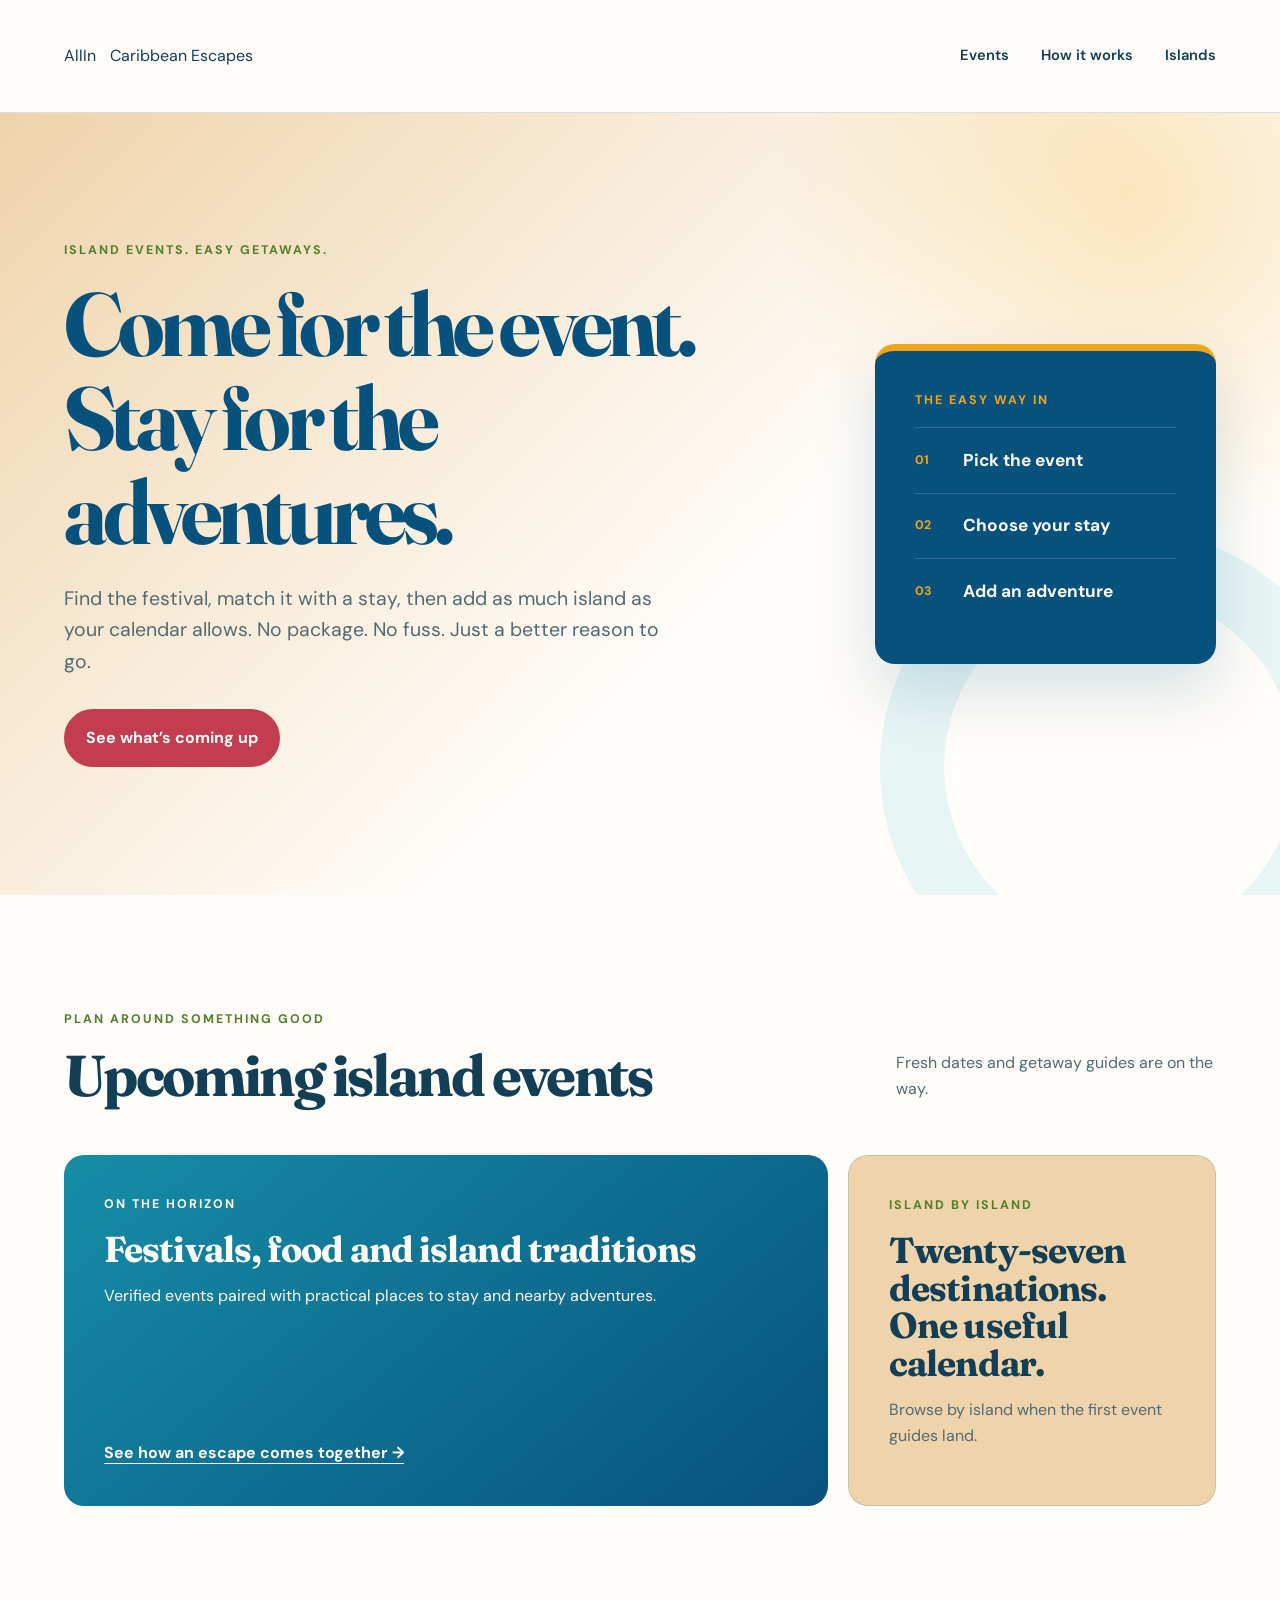
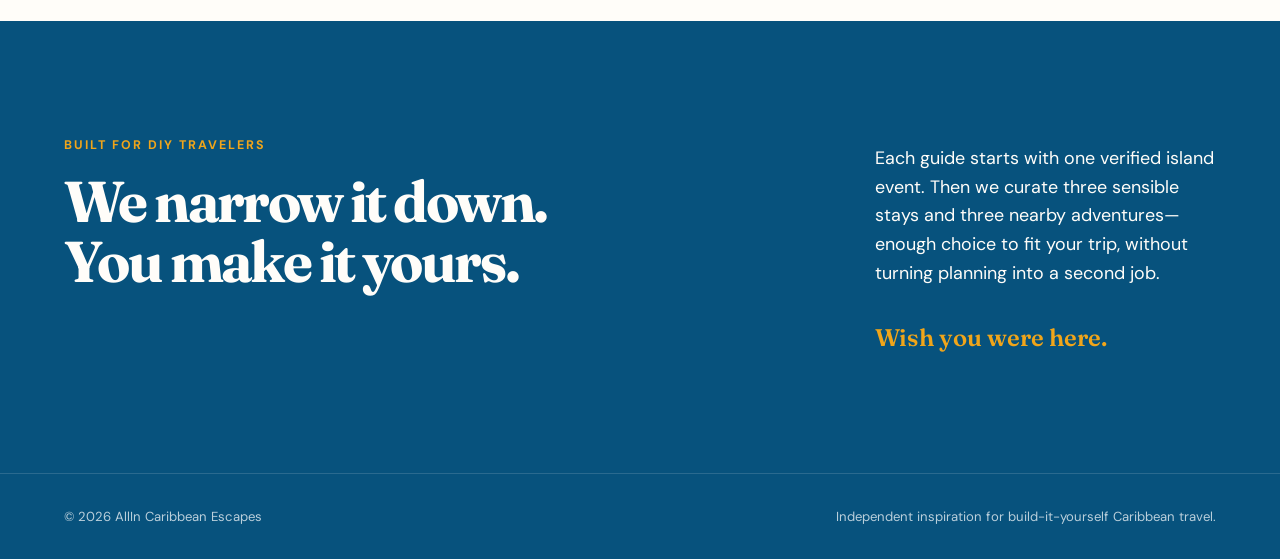
==== index.html @ e895fe74 "Add files via upload" ====
<!doctype html>
<html lang="en">
  <head>
    <meta charset="utf-8">
    <meta name="viewport" content="width=device-width, initial-scale=1">
    <meta
      name="description"
      content="Find Caribbean island events and build an easy DIY getaway around them."
    >
    <meta name="theme-color" content="#0e2d3b">
    <title>AllIn Caribbean Escapes | Island Events. Easy Getaways.</title>
    <link rel="preconnect" href="https://fonts.googleapis.com">
    <link rel="preconnect" href="https://fonts.gstatic.com" crossorigin>
    <link
      href="https://fonts.googleapis.com/css2?family=DM+Sans:wght@400;500;600;700&family=Fraunces:opsz,wght@9..144,600;9..144,700&display=swap"
      rel="stylesheet"
    >
    <link rel="stylesheet" href="styles.css">
  </head>
  <body>
    <a class="skip-link" href="#main-content">Skip to content</a>

    <header class="site-header">
      <div class="wrap header-inner">
        <a class="brand" href="/" aria-label="AllIn Caribbean Escapes home">
          <span class="brand-name">AllIn</span>
          <span class="brand-place">Caribbean Escapes</span>
        </a>

        <nav class="site-nav" aria-label="Primary navigation">
          <a href="#events">Events</a>
          <a href="#how-it-works">How it works</a>
          <a href="#islands">Islands</a>
        </nav>
      </div>
    </header>

    <main id="main-content">
      <section class="hero" aria-labelledby="hero-title">
        <div class="wrap hero-grid">
          <div class="hero-copy">
            <p class="eyebrow">Island Events. Easy Getaways.</p>
            <h1 id="hero-title">Come for the event.<br>Stay for the adventures.</h1>
            <p class="hero-intro">
              Find the festival, match it with a stay, then add as much island as
              your calendar allows. No package. No fuss. Just a better reason to go.
            </p>
            <a class="button" href="#events">See what’s coming up</a>
          </div>

          <div class="hero-card" aria-label="The AllIn getaway formula">
            <p class="card-kicker">The easy way in</p>
            <ol class="escape-steps">
              <li><span>01</span><strong>Pick the event</strong></li>
              <li><span>02</span><strong>Choose your stay</strong></li>
              <li><span>03</span><strong>Add an adventure</strong></li>
            </ol>
          </div>
        </div>
      </section>

      <section class="events-section" id="events" aria-labelledby="events-title">
        <div class="wrap">
          <div class="section-heading">
            <div>
              <p class="eyebrow">Plan around something good</p>
              <h2 id="events-title">Upcoming island events</h2>
            </div>
            <p class="section-note">Fresh dates and getaway guides are on the way.</p>
          </div>

          <div class="event-grid" id="islands">
            <article class="event-card event-card-featured">
              <p class="event-status">On the horizon</p>
              <h3>Festivals, food and island traditions</h3>
              <p>Verified events paired with practical places to stay and nearby adventures.</p>
              <a href="#how-it-works">See how an escape comes together <span aria-hidden="true">→</span></a>
            </article>

            <article class="event-card event-card-quiet">
              <p class="event-status">Island by island</p>
              <h3>Twenty-seven destinations. One useful calendar.</h3>
              <p>Browse by island when the first event guides land.</p>
            </article>
          </div>
        </div>
      </section>

      <section class="how-section" id="how-it-works" aria-labelledby="how-title">
        <div class="wrap how-grid">
          <div>
            <p class="eyebrow">Built for DIY travelers</p>
            <h2 id="how-title">We narrow it down.<br>You make it yours.</h2>
          </div>
          <div class="how-copy">
            <p>
              Each guide starts with one verified island event. Then we curate three
              sensible stays and three nearby adventures—enough choice to fit your trip,
              without turning planning into a second job.
            </p>
            <p class="signoff">Wish you were here.</p>
          </div>
        </div>
      </section>
    </main>

    <footer class="site-footer">
      <div class="wrap footer-inner">
        <p>© <span id="year">2026</span> AllIn Caribbean Escapes</p>
        <p>Independent inspiration for build-it-yourself Caribbean travel.</p>
      </div>
    </footer>

    <script>
      document.getElementById("year").textContent = new Date().getFullYear();
    </script>
  </body>
</html>
---- styles.css ----
:root {
  --deep-sea: #07527d;
  --tide: #168da6;
  --coral: #c33d50;
  --sun: #f0a51a;
  --leaf: #527f2c;
  --sand: #efd3aa;
  --white: #fffdf9;
  --ink: #123f56;
  --muted: #526b73;
  --line: rgba(7, 82, 125, 0.16);
  --shadow: 0 28px 60px rgba(7, 82, 125, 0.16);
  --wrap: 72rem;
  --radius: 1.25rem;
}

* {
  box-sizing: border-box;
}

html {
  scroll-behavior: smooth;
}

body {
  margin: 0;
  background: var(--white);
  color: var(--ink);
  font-family: "DM Sans", system-ui, sans-serif;
  font-size: 1rem;
  line-height: 1.6;
  text-rendering: optimizeLegibility;
}

a {
  color: inherit;
}

.wrap {
  width: min(calc(100% - 2rem), var(--wrap));
  margin-inline: auto;
}

.skip-link {
  position: fixed;
  z-index: 10;
  top: 0.75rem;
  left: 0.75rem;
  padding: 0.65rem 1rem;
  background: var(--sun);
  color: var(--deep-sea);
  font-weight: 700;
  transform: translateY(-160%);
}

.skip-link:focus {
  transform: translateY(0);
}

.site-header {
  border-bottom: 1px solid var(--line);
  background: rgba(255, 253, 249, 0.94);
}

.header-inner,
.footer-inner {
  display: flex;
  align-items: center;
  justify-content: space-between;
  gap: 2rem;
}

.header-inner {
  min-height: 7rem;
}

.brand {
  display: inline-flex;
  align-items: center;
  gap: 0.85rem;
  text-decoration: none;
}

.brand-logo {
  display: block;
  width: 5.15rem;
  height: 5.15rem;
  border-radius: 50%;
  object-fit: cover;
}

.brand-tagline {
  max-width: 10rem;
  color: var(--deep-sea);
  font-size: 0.76rem;
  font-weight: 700;
  letter-spacing: 0.11em;
  line-height: 1.35;
  text-transform: uppercase;
}

.site-nav {
  display: flex;
  gap: clamp(1rem, 3vw, 2rem);
  font-size: 0.92rem;
  font-weight: 600;
}

.site-nav a {
  text-decoration: none;
}

.site-nav a:hover,
.site-nav a:focus-visible {
  color: var(--tide);
}

.hero {
  position: relative;
  overflow: hidden;
  padding: clamp(4.5rem, 10vw, 8rem) 0;
  background:
    radial-gradient(circle at 88% 10%, rgba(240, 165, 26, 0.27), transparent 22rem),
    linear-gradient(135deg, var(--sand), #fffdf9 58%);
}

.hero::after {
  position: absolute;
  right: -5rem;
  bottom: -7rem;
  width: 22rem;
  height: 22rem;
  border: 4rem solid rgba(62, 189, 203, 0.12);
  border-radius: 50%;
  content: "";
}

.hero-grid,
.how-grid {
  position: relative;
  z-index: 1;
  display: grid;
  grid-template-columns: minmax(0, 1.35fr) minmax(17rem, 0.65fr);
  align-items: center;
  gap: clamp(3rem, 8vw, 7rem);
}

.eyebrow,
.event-status,
.card-kicker {
  margin: 0 0 1rem;
  color: var(--leaf);
  font-size: 0.78rem;
  font-weight: 700;
  letter-spacing: 0.16em;
  text-transform: uppercase;
}

h1,
h2,
h3,
p {
  margin-top: 0;
}

h1,
h2,
h3 {
  font-family: "Fraunces", Georgia, serif;
  line-height: 1.05;
}

h1 {
  max-width: 12ch;
  margin-bottom: 1.5rem;
  color: var(--deep-sea);
  font-size: clamp(3.2rem, 7vw, 6.25rem);
  letter-spacing: -0.055em;
}

h2 {
  margin-bottom: 0;
  font-size: clamp(2.25rem, 4.5vw, 4rem);
  letter-spacing: -0.045em;
}

h3 {
  margin-bottom: 0.9rem;
  font-size: clamp(1.65rem, 3vw, 2.25rem);
  letter-spacing: -0.025em;
}

.hero-intro {
  max-width: 38rem;
  margin-bottom: 2rem;
  color: var(--muted);
  font-size: clamp(1.05rem, 2vw, 1.22rem);
}

.button {
  display: inline-block;
  padding: 0.9rem 1.25rem;
  border: 2px solid var(--coral);
  border-radius: 999px;
  background: var(--coral);
  color: var(--white);
  font-weight: 700;
  text-decoration: none;
  transition: transform 160ms ease, background 160ms ease;
}

.button:hover {
  background: #a93142;
  transform: translateY(-2px);
}

.button:focus-visible,
a:focus-visible {
  outline: 3px solid var(--sun);
  outline-offset: 4px;
}

.hero-card {
  padding: clamp(1.5rem, 4vw, 2.5rem);
  border-top: 0.45rem solid var(--sun);
  border-radius: var(--radius);
  background: var(--deep-sea);
  color: var(--white);
  box-shadow: var(--shadow);
}

.card-kicker {
  color: var(--sun);
}

.escape-steps {
  margin: 0;
  padding: 0;
  list-style: none;
}

.escape-steps li {
  display: grid;
  grid-template-columns: 2.25rem 1fr;
  align-items: center;
  gap: 0.75rem;
  padding: 1.15rem 0;
  border-top: 1px solid rgba(255, 255, 255, 0.16);
}

.escape-steps span {
  color: var(--sun);
  font-size: 0.78rem;
  font-weight: 700;
}

.escape-steps strong {
  font-size: 1.08rem;
}

.events-section,
.how-section {
  padding: clamp(4.5rem, 9vw, 7.5rem) 0;
}

.section-heading {
  display: flex;
  align-items: end;
  justify-content: space-between;
  gap: 3rem;
  margin-bottom: 3rem;
}

.section-note {
  max-width: 20rem;
  margin-bottom: 0.35rem;
  color: var(--muted);
}

.event-grid {
  display: grid;
  grid-template-columns: 1.35fr 0.65fr;
  gap: 1.25rem;
}

.event-card {
  min-height: 21rem;
  padding: clamp(1.5rem, 4vw, 2.5rem);
  border-radius: var(--radius);
}

.event-card p:not(.event-status) {
  max-width: 36rem;
  color: var(--muted);
}

.event-card-featured {
  display: flex;
  flex-direction: column;
  align-items: flex-start;
  background: linear-gradient(140deg, var(--tide), var(--deep-sea));
  color: var(--white);
}

.event-card-featured .event-status,
.event-card-featured p:not(.event-status) {
  color: var(--white);
}

.event-card-featured a {
  margin-top: auto;
  font-weight: 700;
  text-underline-offset: 0.3em;
}

.event-card-quiet {
  border: 1px solid var(--line);
  background: var(--sand);
}

.how-section {
  background: var(--deep-sea);
  color: var(--white);
}

.how-grid {
  align-items: start;
}

.how-section .eyebrow {
  color: var(--sun);
}

.how-copy {
  padding-top: 0.5rem;
  font-size: 1.12rem;
}

.signoff {
  margin: 2rem 0 0;
  color: var(--sun);
  font-family: "Fraunces", Georgia, serif;
  font-size: 1.5rem;
  font-weight: 600;
}

.site-footer {
  padding: 2rem 0;
  border-top: 1px solid rgba(255, 255, 255, 0.14);
  background: var(--deep-sea);
  color: rgba(255, 255, 255, 0.72);
  font-size: 0.82rem;
}

.footer-inner p {
  margin: 0;
}

@media (max-width: 47rem) {
  .header-inner {
    align-items: flex-start;
    flex-direction: column;
    gap: 1rem;
    padding: 1.25rem 0;
  }

  .site-nav {
    width: 100%;
    justify-content: space-between;
  }

  .brand-tagline {
    display: none;
  }

  .hero-grid,
  .how-grid,
  .event-grid {
    grid-template-columns: 1fr;
  }

  .section-heading,
  .footer-inner {
    align-items: flex-start;
    flex-direction: column;
    gap: 1rem;
  }

  h1 {
    font-size: clamp(3rem, 15vw, 4.75rem);
  }

  .event-card {
    min-height: auto;
  }

  .event-card-featured a {
    margin-top: 2rem;
  }
}

@media (prefers-reduced-motion: reduce) {
  html {
    scroll-behavior: auto;
  }

  *,
  *::before,
  *::after {
    transition-duration: 0.01ms !important;
  }
}
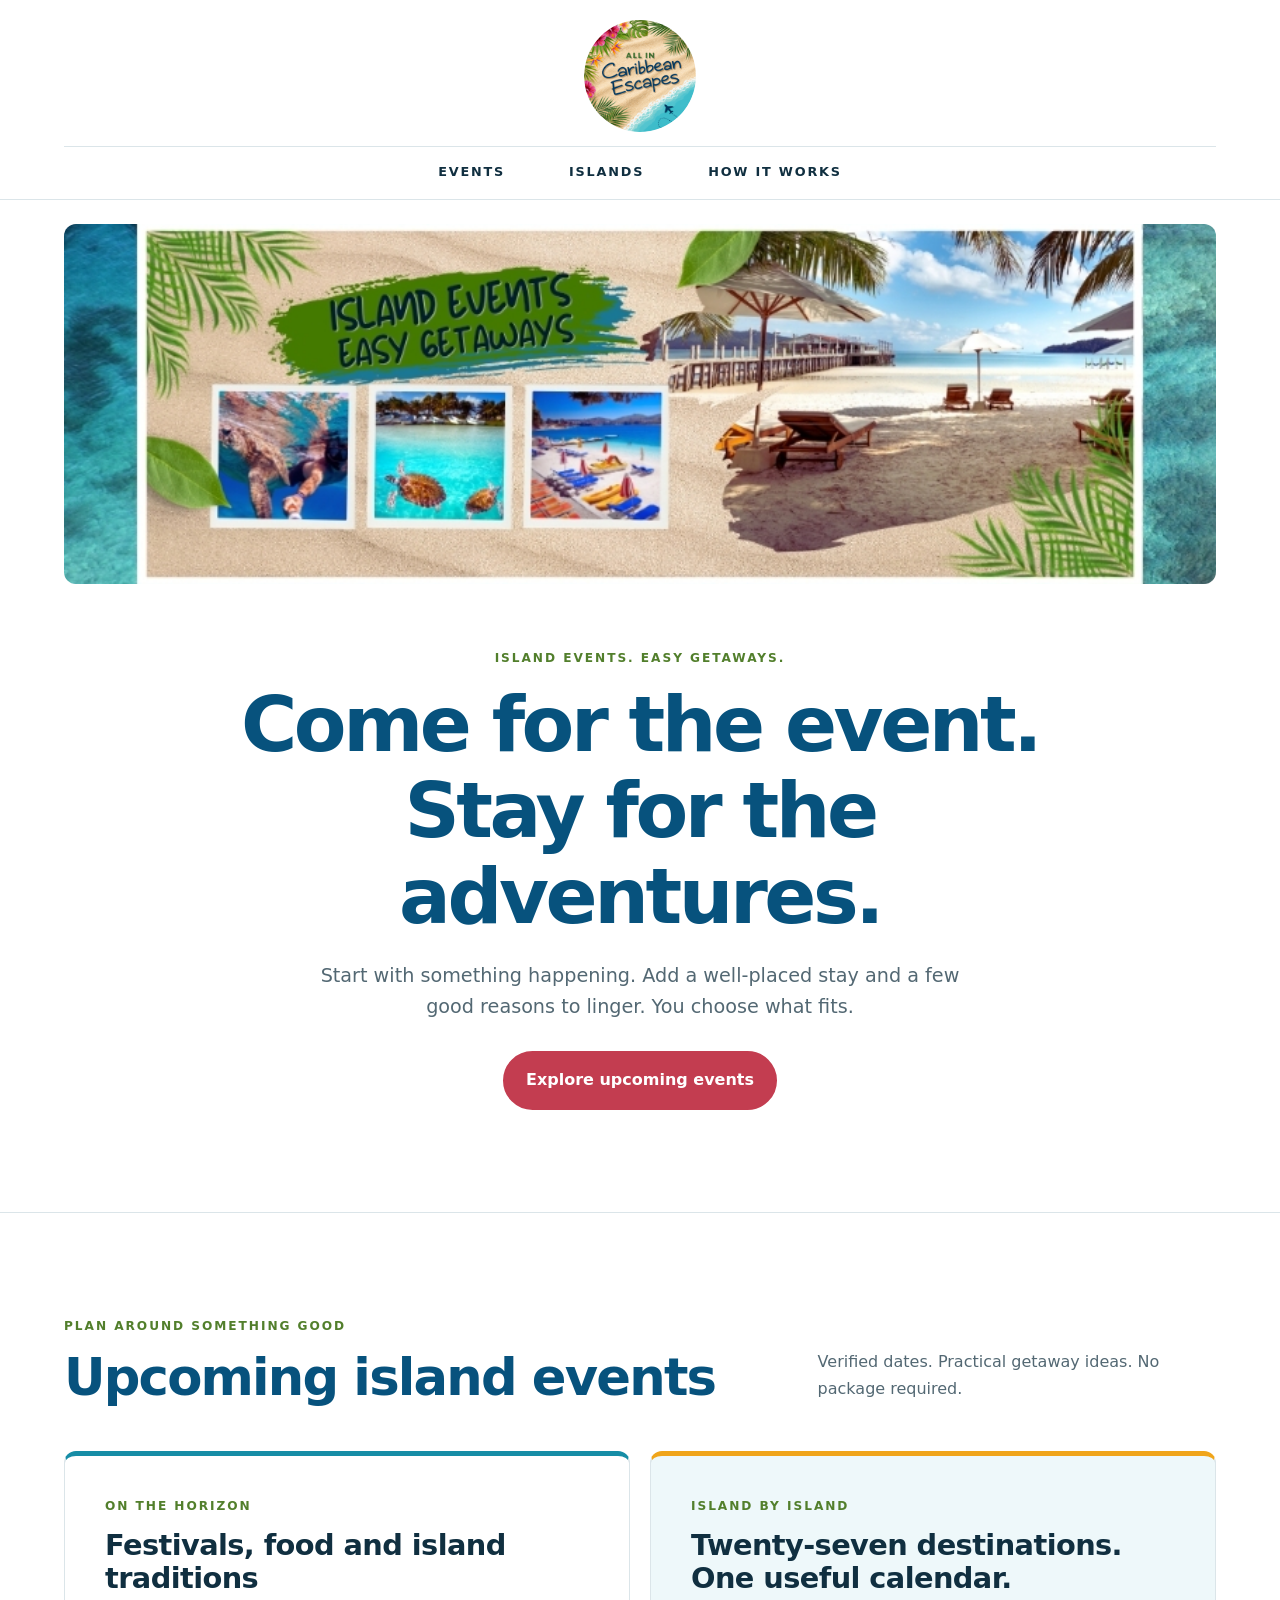
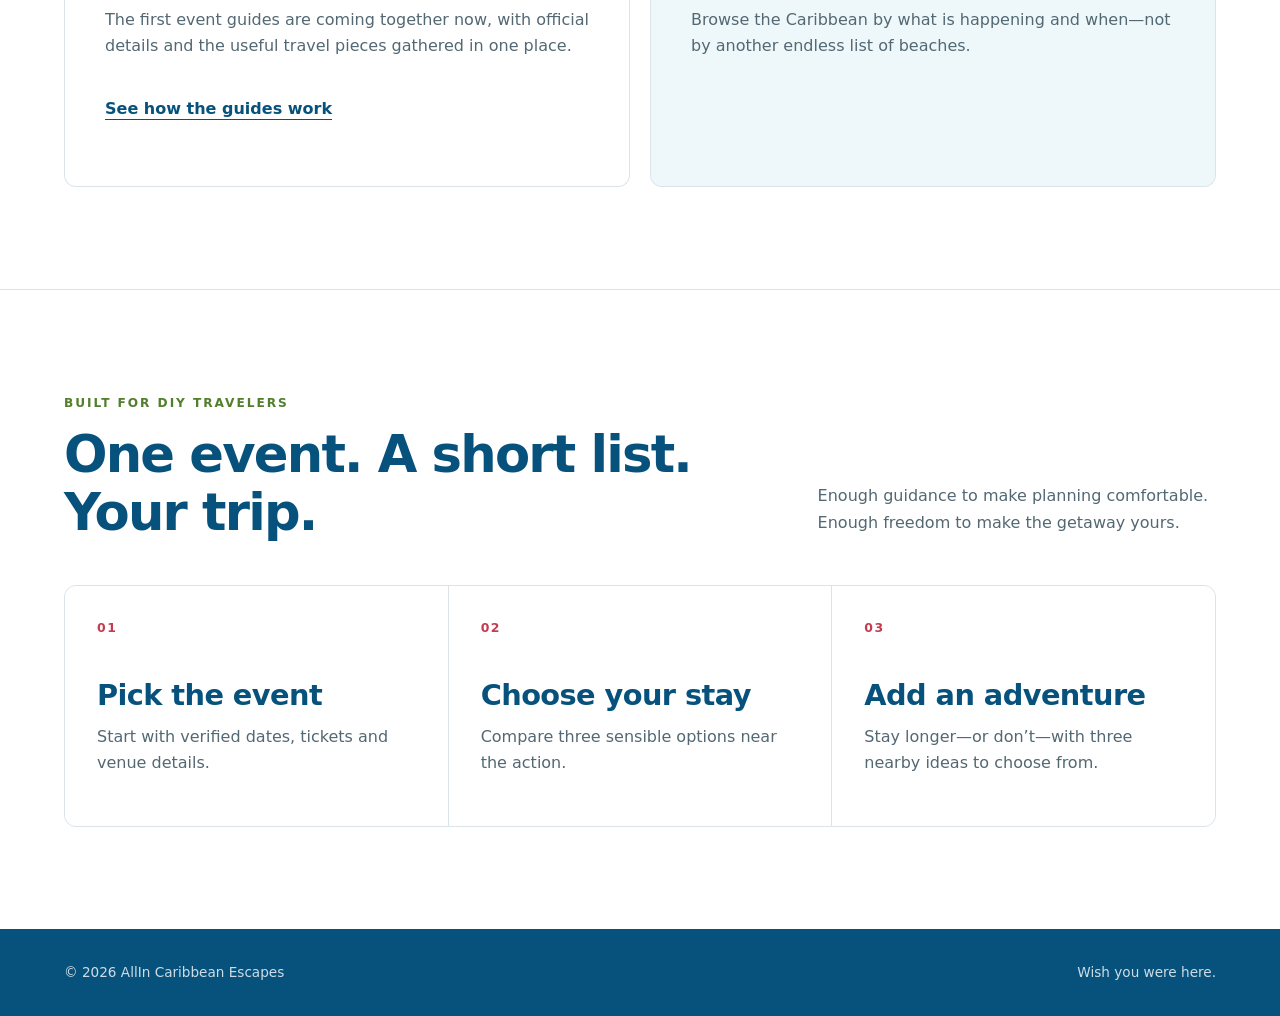
==== commit b186dd8b: "Update index.html" ====
--- a/index.html
+++ b/index.html
@@ -3,58 +3,46 @@
   <head>
     <meta charset="utf-8">
     <meta name="viewport" content="width=device-width, initial-scale=1">
-    <meta
-      name="description"
-      content="Find Caribbean island events and build an easy DIY getaway around them."
-    >
-    <meta name="theme-color" content="#0e2d3b">
+    <meta name="description" content="Find Caribbean island events and build an easy DIY getaway around them.">
+    <meta name="theme-color" content="#ffffff">
     <title>AllIn Caribbean Escapes | Island Events. Easy Getaways.</title>
-    <link rel="preconnect" href="https://fonts.googleapis.com">
-    <link rel="preconnect" href="https://fonts.gstatic.com" crossorigin>
-    <link
-      href="https://fonts.googleapis.com/css2?family=DM+Sans:wght@400;500;600;700&family=Fraunces:opsz,wght@9..144,600;9..144,700&display=swap"
-      rel="stylesheet"
-    >
     <link rel="stylesheet" href="styles.css">
   </head>
   <body>
     <a class="skip-link" href="#main-content">Skip to content</a>
 
     <header class="site-header">
-      <div class="wrap header-inner">
-        <a class="brand" href="/" aria-label="AllIn Caribbean Escapes home">
-          <span class="brand-name">AllIn</span>
-          <span class="brand-place">Caribbean Escapes</span>
+      <div class="wrap masthead">
+        <a class="brand" href="./" aria-label="AllIn Caribbean Escapes home">
+          <img class="brand-logo" src="assets/aice-logo.png" width="600" height="600" alt="AllIn Caribbean Escapes">
         </a>
-
         <nav class="site-nav" aria-label="Primary navigation">
           <a href="#events">Events</a>
+          <a href="#islands">Islands</a>
           <a href="#how-it-works">How it works</a>
-          <a href="#islands">Islands</a>
         </nav>
       </div>
     </header>
 
     <main id="main-content">
       <section class="hero" aria-labelledby="hero-title">
-        <div class="wrap hero-grid">
+        <div class="wrap">
+          <img
+            class="hero-image"
+            src="assets/aice-hero.jpg"
+            width="820"
+            height="360"
+            alt="Caribbean beach, sea turtles and island adventures"
+            fetchpriority="high"
+          >
           <div class="hero-copy">
             <p class="eyebrow">Island Events. Easy Getaways.</p>
             <h1 id="hero-title">Come for the event.<br>Stay for the adventures.</h1>
-            <p class="hero-intro">
-              Find the festival, match it with a stay, then add as much island as
-              your calendar allows. No package. No fuss. Just a better reason to go.
+            <p>
+              Start with something happening. Add a well-placed stay and a few
+              good reasons to linger. You choose what fits.
             </p>
-            <a class="button" href="#events">See what’s coming up</a>
-          </div>
-
-          <div class="hero-card" aria-label="The AllIn getaway formula">
-            <p class="card-kicker">The easy way in</p>
-            <ol class="escape-steps">
-              <li><span>01</span><strong>Pick the event</strong></li>
-              <li><span>02</span><strong>Choose your stay</strong></li>
-              <li><span>03</span><strong>Add an adventure</strong></li>
-            </ol>
+            <a class="button" href="#events">Explore upcoming events</a>
           </div>
         </div>
       </section>
@@ -66,40 +54,65 @@
               <p class="eyebrow">Plan around something good</p>
               <h2 id="events-title">Upcoming island events</h2>
             </div>
-            <p class="section-note">Fresh dates and getaway guides are on the way.</p>
+            <p>Verified dates. Practical getaway ideas. No package required.</p>
           </div>
-
-          <div class="event-grid" id="islands">
-            <article class="event-card event-card-featured">
+          <div class="event-grid">
+            <article class="event-card">
               <p class="event-status">On the horizon</p>
               <h3>Festivals, food and island traditions</h3>
-              <p>Verified events paired with practical places to stay and nearby adventures.</p>
-              <a href="#how-it-works">See how an escape comes together <span aria-hidden="true">→</span></a>
+              <p>
+                The first event guides are coming together now, with official
+                details and the useful travel pieces gathered in one place.
+              </p>
+              <a href="#how-it-works">See how the guides work</a>
             </article>
-
-            <article class="event-card event-card-quiet">
+            <article class="event-card event-card-accent" id="islands">
               <p class="event-status">Island by island</p>
               <h3>Twenty-seven destinations. One useful calendar.</h3>
-              <p>Browse by island when the first event guides land.</p>
+              <p>
+                Browse the Caribbean by what is happening and when—not by another
+                endless list of beaches.
+              </p>
             </article>
           </div>
         </div>
       </section>
 
       <section class="how-section" id="how-it-works" aria-labelledby="how-title">
-        <div class="wrap how-grid">
-          <div>
-            <p class="eyebrow">Built for DIY travelers</p>
-            <h2 id="how-title">We narrow it down.<br>You make it yours.</h2>
+        <div class="wrap">
+          <div class="section-heading">
+            <div>
+              <p class="eyebrow">Built for DIY travelers</p>
+              <h2 id="how-title">One event. A short list. Your trip.</h2>
+            </div>
+            <p>
+              Enough guidance to make planning comfortable. Enough freedom to
+              make the getaway yours.
+            </p>
           </div>
-          <div class="how-copy">
-            <p>
-              Each guide starts with one verified island event. Then we curate three
-              sensible stays and three nearby adventures—enough choice to fit your trip,
-              without turning planning into a second job.
-            </p>
-            <p class="signoff">Wish you were here.</p>
-          </div>
+          <ol class="escape-steps">
+            <li>
+              <span>01</span>
+              <div>
+                <h3>Pick the event</h3>
+                <p>Start with verified dates, tickets and venue details.</p>
+              </div>
+            </li>
+            <li>
+              <span>02</span>
+              <div>
+                <h3>Choose your stay</h3>
+                <p>Compare three sensible options near the action.</p>
+              </div>
+            </li>
+            <li>
+              <span>03</span>
+              <div>
+                <h3>Add an adventure</h3>
+                <p>Stay longer—or don’t—with three nearby ideas to choose from.</p>
+              </div>
+            </li>
+          </ol>
         </div>
       </section>
     </main>
@@ -107,7 +120,7 @@
     <footer class="site-footer">
       <div class="wrap footer-inner">
         <p>© <span id="year">2026</span> AllIn Caribbean Escapes</p>
-        <p>Independent inspiration for build-it-yourself Caribbean travel.</p>
+        <p>Wish you were here.</p>
       </div>
     </footer>
 
--- a/styles.css
+++ b/styles.css
@@ -1,40 +1,33 @@
 :root {
-  --deep-sea: #07527d;
-  --tide: #168da6;
+  --ocean: #07527d;
+  --aqua: #168da6;
   --coral: #c33d50;
   --sun: #f0a51a;
   --leaf: #527f2c;
-  --sand: #efd3aa;
-  --white: #fffdf9;
-  --ink: #123f56;
-  --muted: #526b73;
-  --line: rgba(7, 82, 125, 0.16);
-  --shadow: 0 28px 60px rgba(7, 82, 125, 0.16);
+  --white: #ffffff;
+  --ink: #102f40;
+  --muted: #536873;
+  --line: #dbe5e9;
+  --soft-blue: #eef8fa;
   --wrap: 72rem;
-  --radius: 1.25rem;
-}
-
-* {
-  box-sizing: border-box;
-}
-
-html {
-  scroll-behavior: smooth;
-}
+  --radius: 0.75rem;
+}
+
+* { box-sizing: border-box; }
+html { scroll-behavior: smooth; }
 
 body {
   margin: 0;
   background: var(--white);
   color: var(--ink);
-  font-family: "DM Sans", system-ui, sans-serif;
+  font-family: "Plus Jakarta Sans", system-ui, sans-serif;
   font-size: 1rem;
-  line-height: 1.6;
+  line-height: 1.65;
   text-rendering: optimizeLegibility;
 }
 
-a {
-  color: inherit;
-}
+img { display: block; max-width: 100%; }
+a { color: inherit; }
 
 .wrap {
   width: min(calc(100% - 2rem), var(--wrap));
@@ -48,21 +41,230 @@
   left: 0.75rem;
   padding: 0.65rem 1rem;
   background: var(--sun);
-  color: var(--deep-sea);
-  font-weight: 700;
+  color: var(--ocean);
+  font-weight: 800;
   transform: translateY(-160%);
 }
 
-.skip-link:focus {
-  transform: translateY(0);
-}
+.skip-link:focus { transform: translateY(0); }
 
 .site-header {
   border-bottom: 1px solid var(--line);
-  background: rgba(255, 253, 249, 0.94);
-}
-
-.header-inner,
+  background: var(--white);
+}
+
+.masthead {
+  display: flex;
+  align-items: center;
+  flex-direction: column;
+  padding-top: 1.25rem;
+}
+
+.brand { display: block; text-decoration: none; }
+
+.brand-logo {
+  width: 7rem;
+  height: 7rem;
+  border-radius: 50%;
+  object-fit: cover;
+}
+
+.site-nav {
+  display: flex;
+  justify-content: center;
+  gap: clamp(1.5rem, 5vw, 4rem);
+  width: 100%;
+  margin-top: 0.9rem;
+  padding: 0.85rem 0 1.05rem;
+  border-top: 1px solid var(--line);
+  font-size: 0.8rem;
+  font-weight: 700;
+  letter-spacing: 0.14em;
+  text-transform: uppercase;
+}
+
+.site-nav a { position: relative; text-decoration: none; }
+
+.site-nav a::after {
+  position: absolute;
+  right: 0;
+  bottom: -0.35rem;
+  left: 0;
+  height: 2px;
+  background: var(--aqua);
+  content: "";
+  transform: scaleX(0);
+  transition: transform 160ms ease;
+}
+
+.site-nav a:hover::after,
+.site-nav a:focus-visible::after { transform: scaleX(1); }
+
+.hero { padding: 1.5rem 0 clamp(4rem, 8vw, 6.5rem); }
+
+.hero-image {
+  width: 100%;
+  aspect-ratio: 41 / 18;
+  border-radius: var(--radius);
+  object-fit: cover;
+}
+
+.hero-copy {
+  max-width: 52rem;
+  margin: clamp(2.25rem, 5vw, 4rem) auto 0;
+  text-align: center;
+}
+
+.eyebrow,
+.event-status {
+  margin: 0 0 0.85rem;
+  color: var(--leaf);
+  font-size: 0.76rem;
+  font-weight: 800;
+  letter-spacing: 0.16em;
+  text-transform: uppercase;
+}
+
+h1, h2, h3, p { margin-top: 0; }
+h1, h2, h3 { line-height: 1.12; }
+
+h1 {
+  margin-bottom: 1.25rem;
+  color: var(--ocean);
+  font-size: clamp(2.5rem, 6vw, 5rem);
+  font-weight: 800;
+  letter-spacing: -0.045em;
+}
+
+h2 {
+  margin-bottom: 0;
+  color: var(--ocean);
+  font-size: clamp(2rem, 4vw, 3.5rem);
+  font-weight: 800;
+  letter-spacing: -0.035em;
+}
+
+h3 {
+  margin-bottom: 0.8rem;
+  font-size: clamp(1.3rem, 2.3vw, 1.8rem);
+  font-weight: 700;
+  letter-spacing: -0.02em;
+}
+
+.hero-copy > p:not(.eyebrow) {
+  max-width: 42rem;
+  margin-right: auto;
+  margin-bottom: 1.75rem;
+  margin-left: auto;
+  color: var(--muted);
+  font-size: clamp(1.05rem, 2vw, 1.2rem);
+}
+
+.button {
+  display: inline-block;
+  padding: 0.9rem 1.3rem;
+  border: 2px solid var(--coral);
+  border-radius: 999px;
+  background: var(--coral);
+  color: var(--white);
+  font-weight: 800;
+  text-decoration: none;
+  transition: background 160ms ease, transform 160ms ease;
+}
+
+.button:hover { background: #a93142; transform: translateY(-2px); }
+.button:focus-visible, a:focus-visible { outline: 3px solid var(--sun); outline-offset: 4px; }
+
+.events-section,
+.how-section {
+  padding: clamp(4rem, 8vw, 6.5rem) 0;
+  border-top: 1px solid var(--line);
+}
+
+.section-heading {
+  display: grid;
+  grid-template-columns: minmax(0, 1.25fr) minmax(16rem, 0.75fr);
+  align-items: end;
+  gap: clamp(2rem, 7vw, 6rem);
+  margin-bottom: 2.75rem;
+}
+
+.section-heading > p {
+  max-width: 28rem;
+  margin-bottom: 0.3rem;
+  color: var(--muted);
+}
+
+.event-grid {
+  display: grid;
+  grid-template-columns: repeat(2, minmax(0, 1fr));
+  gap: 1.25rem;
+}
+
+.event-card {
+  min-height: 21rem;
+  padding: clamp(1.5rem, 4vw, 2.5rem);
+  border: 1px solid var(--line);
+  border-top: 0.35rem solid var(--aqua);
+  border-radius: var(--radius);
+  background: var(--white);
+}
+
+.event-card p:not(.event-status) { max-width: 34rem; color: var(--muted); }
+
+.event-card a {
+  display: inline-block;
+  margin-top: 1.25rem;
+  color: var(--ocean);
+  font-weight: 800;
+  text-underline-offset: 0.3em;
+}
+
+.event-card-accent {
+  border-top-color: var(--sun);
+  background: var(--soft-blue);
+}
+
+.how-section { background: var(--white); }
+
+.escape-steps {
+  display: grid;
+  grid-template-columns: repeat(3, minmax(0, 1fr));
+  gap: 1px;
+  margin: 0;
+  padding: 0;
+  border: 1px solid var(--line);
+  border-radius: var(--radius);
+  background: var(--line);
+  list-style: none;
+  overflow: hidden;
+}
+
+.escape-steps li {
+  min-height: 15rem;
+  padding: 2rem;
+  background: var(--white);
+}
+
+.escape-steps span {
+  display: block;
+  margin-bottom: 2.5rem;
+  color: var(--coral);
+  font-size: 0.78rem;
+  font-weight: 800;
+  letter-spacing: 0.12em;
+}
+
+.escape-steps h3 { color: var(--ocean); }
+.escape-steps p { margin-bottom: 0; color: var(--muted); }
+
+.site-footer {
+  padding: 2rem 0;
+  background: var(--ocean);
+  color: rgba(255, 255, 255, 0.8);
+  font-size: 0.85rem;
+}
+
 .footer-inner {
   display: flex;
   align-items: center;
@@ -70,343 +272,39 @@
   gap: 2rem;
 }
 
-.header-inner {
-  min-height: 7rem;
-}
-
-.brand {
-  display: inline-flex;
-  align-items: center;
-  gap: 0.85rem;
-  text-decoration: none;
-}
-
-.brand-logo {
-  display: block;
-  width: 5.15rem;
-  height: 5.15rem;
-  border-radius: 50%;
-  object-fit: cover;
-}
-
-.brand-tagline {
-  max-width: 10rem;
-  color: var(--deep-sea);
-  font-size: 0.76rem;
-  font-weight: 700;
-  letter-spacing: 0.11em;
-  line-height: 1.35;
-  text-transform: uppercase;
-}
-
-.site-nav {
-  display: flex;
-  gap: clamp(1rem, 3vw, 2rem);
-  font-size: 0.92rem;
-  font-weight: 600;
-}
-
-.site-nav a {
-  text-decoration: none;
-}
-
-.site-nav a:hover,
-.site-nav a:focus-visible {
-  color: var(--tide);
-}
-
-.hero {
-  position: relative;
-  overflow: hidden;
-  padding: clamp(4.5rem, 10vw, 8rem) 0;
-  background:
-    radial-gradient(circle at 88% 10%, rgba(240, 165, 26, 0.27), transparent 22rem),
-    linear-gradient(135deg, var(--sand), #fffdf9 58%);
-}
-
-.hero::after {
-  position: absolute;
-  right: -5rem;
-  bottom: -7rem;
-  width: 22rem;
-  height: 22rem;
-  border: 4rem solid rgba(62, 189, 203, 0.12);
-  border-radius: 50%;
-  content: "";
-}
-
-.hero-grid,
-.how-grid {
-  position: relative;
-  z-index: 1;
-  display: grid;
-  grid-template-columns: minmax(0, 1.35fr) minmax(17rem, 0.65fr);
-  align-items: center;
-  gap: clamp(3rem, 8vw, 7rem);
-}
-
-.eyebrow,
-.event-status,
-.card-kicker {
-  margin: 0 0 1rem;
-  color: var(--leaf);
-  font-size: 0.78rem;
-  font-weight: 700;
-  letter-spacing: 0.16em;
-  text-transform: uppercase;
-}
-
-h1,
-h2,
-h3,
-p {
-  margin-top: 0;
-}
-
-h1,
-h2,
-h3 {
-  font-family: "Fraunces", Georgia, serif;
-  line-height: 1.05;
-}
-
-h1 {
-  max-width: 12ch;
-  margin-bottom: 1.5rem;
-  color: var(--deep-sea);
-  font-size: clamp(3.2rem, 7vw, 6.25rem);
-  letter-spacing: -0.055em;
-}
-
-h2 {
-  margin-bottom: 0;
-  font-size: clamp(2.25rem, 4.5vw, 4rem);
-  letter-spacing: -0.045em;
-}
-
-h3 {
-  margin-bottom: 0.9rem;
-  font-size: clamp(1.65rem, 3vw, 2.25rem);
-  letter-spacing: -0.025em;
-}
-
-.hero-intro {
-  max-width: 38rem;
-  margin-bottom: 2rem;
-  color: var(--muted);
-  font-size: clamp(1.05rem, 2vw, 1.22rem);
-}
-
-.button {
-  display: inline-block;
-  padding: 0.9rem 1.25rem;
-  border: 2px solid var(--coral);
-  border-radius: 999px;
-  background: var(--coral);
-  color: var(--white);
-  font-weight: 700;
-  text-decoration: none;
-  transition: transform 160ms ease, background 160ms ease;
-}
-
-.button:hover {
-  background: #a93142;
-  transform: translateY(-2px);
-}
-
-.button:focus-visible,
-a:focus-visible {
-  outline: 3px solid var(--sun);
-  outline-offset: 4px;
-}
-
-.hero-card {
-  padding: clamp(1.5rem, 4vw, 2.5rem);
-  border-top: 0.45rem solid var(--sun);
-  border-radius: var(--radius);
-  background: var(--deep-sea);
-  color: var(--white);
-  box-shadow: var(--shadow);
-}
-
-.card-kicker {
-  color: var(--sun);
-}
-
-.escape-steps {
-  margin: 0;
-  padding: 0;
-  list-style: none;
-}
-
-.escape-steps li {
-  display: grid;
-  grid-template-columns: 2.25rem 1fr;
-  align-items: center;
-  gap: 0.75rem;
-  padding: 1.15rem 0;
-  border-top: 1px solid rgba(255, 255, 255, 0.16);
-}
-
-.escape-steps span {
-  color: var(--sun);
-  font-size: 0.78rem;
-  font-weight: 700;
-}
-
-.escape-steps strong {
-  font-size: 1.08rem;
-}
-
-.events-section,
-.how-section {
-  padding: clamp(4.5rem, 9vw, 7.5rem) 0;
-}
-
-.section-heading {
-  display: flex;
-  align-items: end;
-  justify-content: space-between;
-  gap: 3rem;
-  margin-bottom: 3rem;
-}
-
-.section-note {
-  max-width: 20rem;
-  margin-bottom: 0.35rem;
-  color: var(--muted);
-}
-
-.event-grid {
-  display: grid;
-  grid-template-columns: 1.35fr 0.65fr;
-  gap: 1.25rem;
-}
-
-.event-card {
-  min-height: 21rem;
-  padding: clamp(1.5rem, 4vw, 2.5rem);
-  border-radius: var(--radius);
-}
-
-.event-card p:not(.event-status) {
-  max-width: 36rem;
-  color: var(--muted);
-}
-
-.event-card-featured {
-  display: flex;
-  flex-direction: column;
-  align-items: flex-start;
-  background: linear-gradient(140deg, var(--tide), var(--deep-sea));
-  color: var(--white);
-}
-
-.event-card-featured .event-status,
-.event-card-featured p:not(.event-status) {
-  color: var(--white);
-}
-
-.event-card-featured a {
-  margin-top: auto;
-  font-weight: 700;
-  text-underline-offset: 0.3em;
-}
-
-.event-card-quiet {
-  border: 1px solid var(--line);
-  background: var(--sand);
-}
-
-.how-section {
-  background: var(--deep-sea);
-  color: var(--white);
-}
-
-.how-grid {
-  align-items: start;
-}
-
-.how-section .eyebrow {
-  color: var(--sun);
-}
-
-.how-copy {
-  padding-top: 0.5rem;
-  font-size: 1.12rem;
-}
-
-.signoff {
-  margin: 2rem 0 0;
-  color: var(--sun);
-  font-family: "Fraunces", Georgia, serif;
-  font-size: 1.5rem;
-  font-weight: 600;
-}
-
-.site-footer {
-  padding: 2rem 0;
-  border-top: 1px solid rgba(255, 255, 255, 0.14);
-  background: var(--deep-sea);
-  color: rgba(255, 255, 255, 0.72);
-  font-size: 0.82rem;
-}
-
-.footer-inner p {
-  margin: 0;
-}
+.footer-inner p { margin: 0; }
 
 @media (max-width: 47rem) {
-  .header-inner {
-    align-items: flex-start;
-    flex-direction: column;
-    gap: 1rem;
-    padding: 1.25rem 0;
+  .wrap { width: min(calc(100% - 1.25rem), var(--wrap)); }
+  .brand-logo { width: 6rem; height: 6rem; }
+
+  .site-nav {
+    gap: 1.1rem;
+    font-size: 0.7rem;
+    letter-spacing: 0.09em;
   }
 
-  .site-nav {
-    width: 100%;
-    justify-content: space-between;
-  }
-
-  .brand-tagline {
-    display: none;
-  }
-
-  .hero-grid,
-  .how-grid,
-  .event-grid {
-    grid-template-columns: 1fr;
-  }
+  .hero { padding-top: 0.75rem; }
+  .hero-image { aspect-ratio: 4 / 3; }
 
   .section-heading,
+  .event-grid,
+  .escape-steps { grid-template-columns: 1fr; }
+
+  .section-heading { align-items: start; gap: 1.25rem; }
+  .event-card { min-height: auto; }
+  .escape-steps { gap: 1px; }
+  .escape-steps li { min-height: auto; }
+  .escape-steps span { margin-bottom: 1.25rem; }
+
   .footer-inner {
     align-items: flex-start;
     flex-direction: column;
-    gap: 1rem;
+    gap: 0.5rem;
   }
-
-  h1 {
-    font-size: clamp(3rem, 15vw, 4.75rem);
-  }
-
-  .event-card {
-    min-height: auto;
-  }
-
-  .event-card-featured a {
-    margin-top: 2rem;
-  }
 }
 
 @media (prefers-reduced-motion: reduce) {
-  html {
-    scroll-behavior: auto;
-  }
-
-  *,
-  *::before,
-  *::after {
-    transition-duration: 0.01ms !important;
-  }
-}
+  html { scroll-behavior: auto; }
+  *, *::before, *::after { transition-duration: 0.01ms !important; }
+}
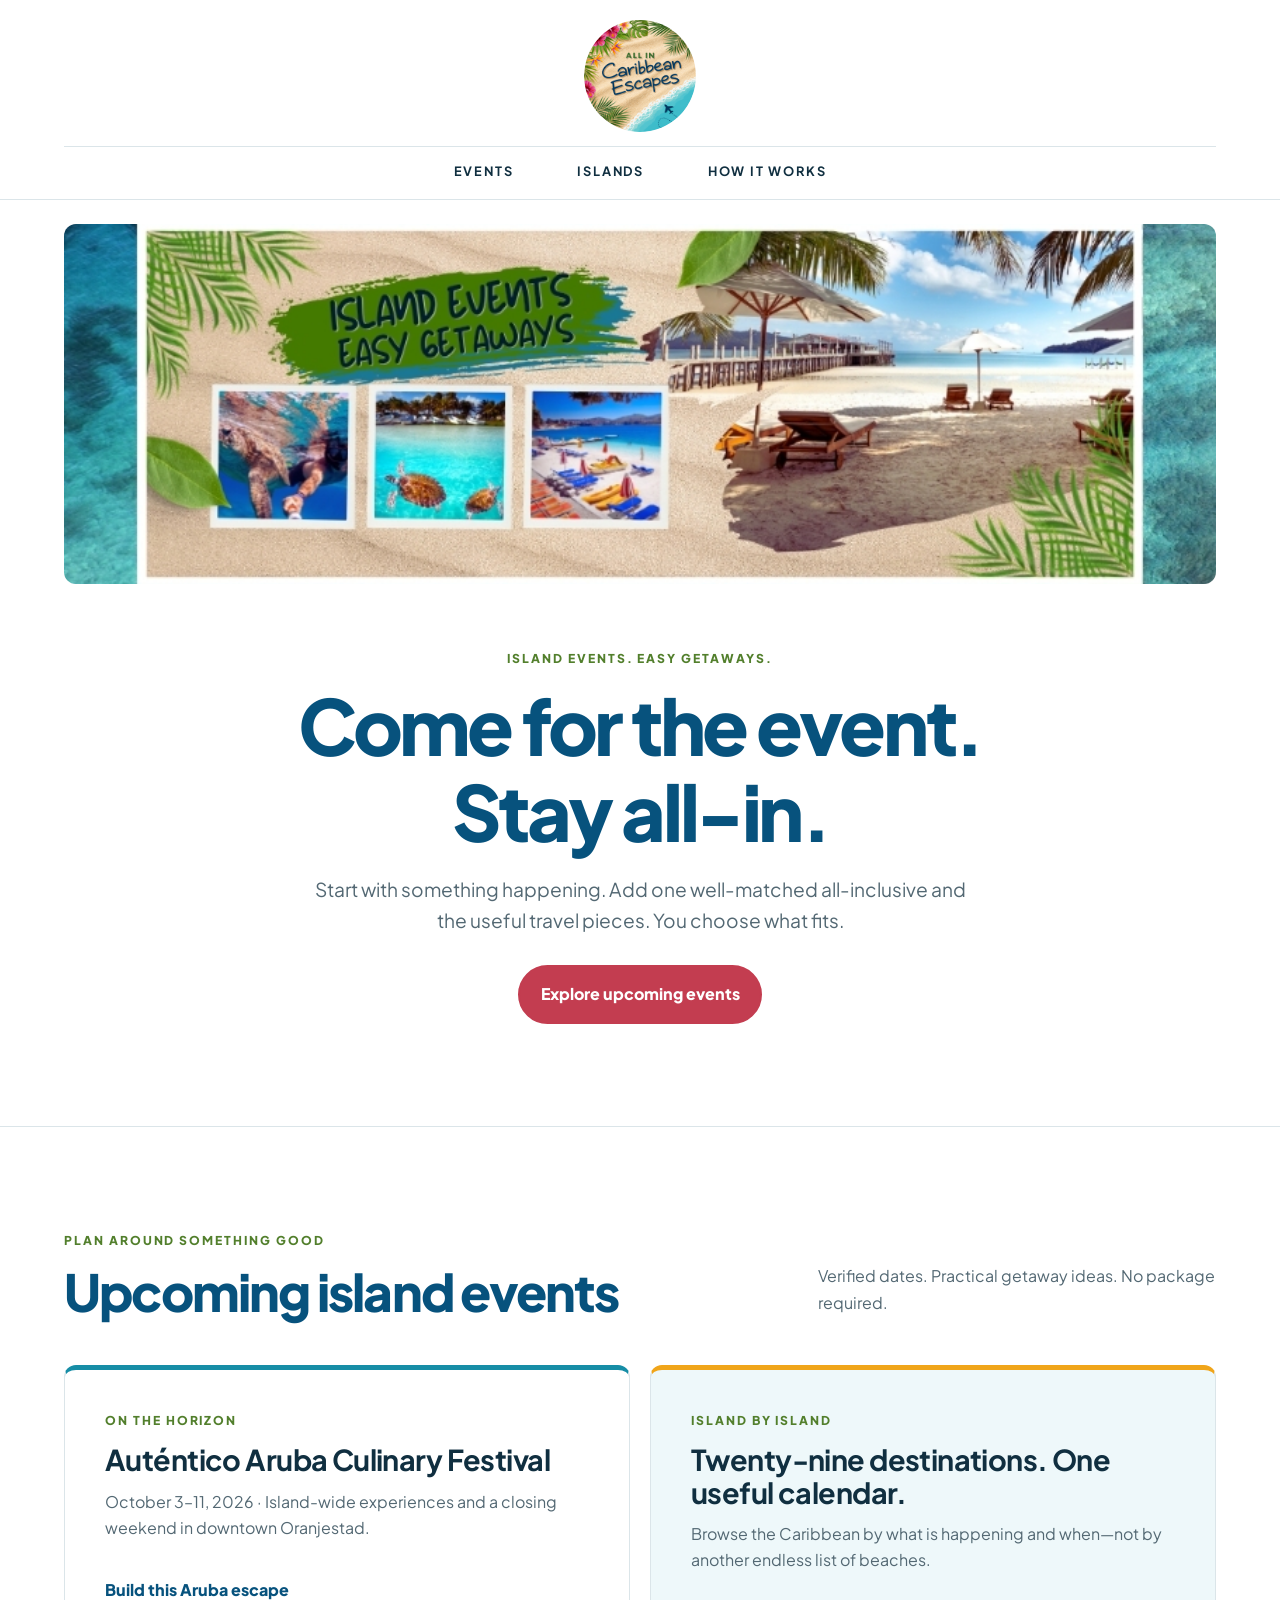
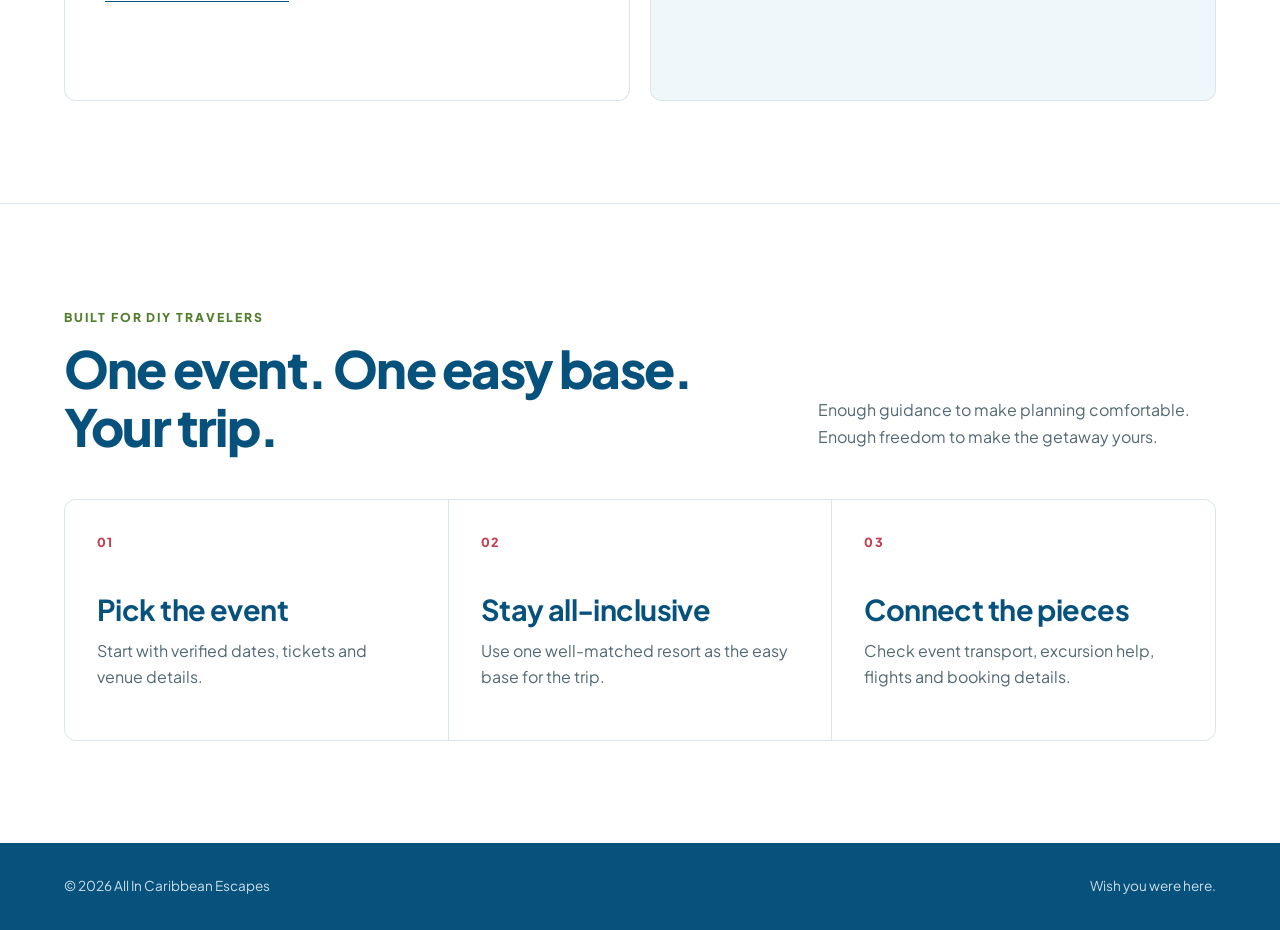
==== commit e63b66dc: "Update index.html" ====
--- a/index.html
+++ b/index.html
@@ -5,7 +5,7 @@
     <meta name="viewport" content="width=device-width, initial-scale=1">
     <meta name="description" content="Find Caribbean island events and build an easy DIY getaway around them.">
     <meta name="theme-color" content="#ffffff">
-    <title>AllIn Caribbean Escapes | Island Events. Easy Getaways.</title>
+    <title>All In Caribbean Escapes | Island Events. Easy Getaways.</title>
     <link rel="stylesheet" href="styles.css">
   </head>
   <body>
@@ -37,10 +37,10 @@
           >
           <div class="hero-copy">
             <p class="eyebrow">Island Events. Easy Getaways.</p>
-            <h1 id="hero-title">Come for the event.<br>Stay for the adventures.</h1>
+            <h1 id="hero-title">Come for the event.<br>Stay all-in.</h1>
             <p>
-              Start with something happening. Add a well-placed stay and a few
-              good reasons to linger. You choose what fits.
+              Start with something happening. Add one well-matched all-inclusive
+              and the useful travel pieces. You choose what fits.
             </p>
             <a class="button" href="#events">Explore upcoming events</a>
           </div>
@@ -59,16 +59,16 @@
           <div class="event-grid">
             <article class="event-card">
               <p class="event-status">On the horizon</p>
-              <h3>Festivals, food and island traditions</h3>
+              <h3>Auténtico Aruba Culinary Festival</h3>
               <p>
-                The first event guides are coming together now, with official
-                details and the useful travel pieces gathered in one place.
+                October 3–11, 2026 · Island-wide experiences and a closing
+                weekend in downtown Oranjestad.
               </p>
-              <a href="#how-it-works">See how the guides work</a>
+              <a href="escapes/autentico-aruba/">Build this Aruba escape</a>
             </article>
             <article class="event-card event-card-accent" id="islands">
               <p class="event-status">Island by island</p>
-              <h3>Twenty-seven destinations. One useful calendar.</h3>
+              <h3>Twenty-nine destinations. One useful calendar.</h3>
               <p>
                 Browse the Caribbean by what is happening and when—not by another
                 endless list of beaches.
@@ -83,7 +83,7 @@
           <div class="section-heading">
             <div>
               <p class="eyebrow">Built for DIY travelers</p>
-              <h2 id="how-title">One event. A short list. Your trip.</h2>
+              <h2 id="how-title">One event. One easy base. Your trip.</h2>
             </div>
             <p>
               Enough guidance to make planning comfortable. Enough freedom to
@@ -101,15 +101,15 @@
             <li>
               <span>02</span>
               <div>
-                <h3>Choose your stay</h3>
-                <p>Compare three sensible options near the action.</p>
+              <h3>Stay all-inclusive</h3>
+                <p>Use one well-matched resort as the easy base for the trip.</p>
               </div>
             </li>
             <li>
               <span>03</span>
               <div>
-                <h3>Add an adventure</h3>
-                <p>Stay longer—or don’t—with three nearby ideas to choose from.</p>
+                <h3>Connect the pieces</h3>
+                <p>Check event transport, excursion help, flights and booking details.</p>
               </div>
             </li>
           </ol>
@@ -119,7 +119,7 @@
 
     <footer class="site-footer">
       <div class="wrap footer-inner">
-        <p>© <span id="year">2026</span> AllIn Caribbean Escapes</p>
+        <p>© <span id="year">2026</span> All In Caribbean Escapes</p>
         <p>Wish you were here.</p>
       </div>
     </footer>
--- a/styles.css
+++ b/styles.css
@@ -1,3 +1,21 @@
+@font-face {
+  font-family: "Plus Jakarta Sans";
+  src: url("assets/fonts/plus-jakarta-sans-latin-ext.woff2") format("woff2");
+  font-style: normal;
+  font-weight: 400 800;
+  font-display: swap;
+  unicode-range: U+0100-02BA, U+02BD-02C5, U+02C7-02CC, U+02CE-02D7, U+02DD-02FF, U+0304, U+0308, U+0329, U+1D00-1DBF, U+1E00-1E9F, U+1EF2-1EFF, U+2020, U+20A0-20AB, U+20AD-20C0, U+2113, U+2C60-2C7F, U+A720-A7FF;
+}
+
+@font-face {
+  font-family: "Plus Jakarta Sans";
+  src: url("assets/fonts/plus-jakarta-sans-latin.woff2") format("woff2");
+  font-style: normal;
+  font-weight: 400 800;
+  font-display: swap;
+  unicode-range: U+0000-00FF, U+0131, U+0152-0153, U+02BB-02BC, U+02C6, U+02DA, U+02DC, U+0304, U+0308, U+0329, U+2000-206F, U+20AC, U+2122, U+2191, U+2193, U+2212, U+2215, U+FEFF, U+FFFD;
+}
+
 :root {
   --ocean: #07527d;
   --aqua: #168da6;
@@ -274,6 +292,180 @@
 
 .footer-inner p { margin: 0; }
 
+/* Escape pages */
+.escape-page { padding: 1.5rem 0 0; }
+
+.breadcrumb {
+  display: flex;
+  gap: 0.65rem;
+  margin-bottom: 1rem;
+  color: var(--muted);
+  font-size: 0.82rem;
+  font-weight: 700;
+}
+
+.breadcrumb a { text-underline-offset: 0.25em; }
+
+.escape-hero-image {
+  width: 100%;
+  max-height: 38rem;
+  aspect-ratio: 3 / 2;
+  border-radius: var(--radius);
+  object-fit: cover;
+}
+
+.escape-intro {
+  max-width: 58rem;
+  padding: clamp(2rem, 5vw, 4rem) 0 clamp(2.5rem, 6vw, 4.5rem);
+}
+
+.escape-intro h1 { max-width: 55rem; }
+
+.escape-deck {
+  max-width: 52rem;
+  margin-bottom: 2rem;
+  color: var(--muted);
+  font-size: clamp(1.08rem, 2vw, 1.3rem);
+}
+
+.event-facts {
+  display: grid;
+  grid-template-columns: repeat(3, minmax(0, 1fr));
+  gap: 1px;
+  margin: 0;
+  border: 1px solid var(--line);
+  border-radius: var(--radius);
+  background: var(--line);
+  overflow: hidden;
+}
+
+.event-facts div { padding: 1.25rem; background: var(--white); }
+.event-facts dt,
+.escape-summary dt {
+  margin-bottom: 0.35rem;
+  color: var(--leaf);
+  font-size: 0.7rem;
+  font-weight: 800;
+  letter-spacing: 0.13em;
+  text-transform: uppercase;
+}
+.event-facts dd,
+.escape-summary dd { margin: 0; font-weight: 700; }
+
+.escape-layout {
+  display: grid;
+  grid-template-columns: minmax(0, 1fr) 19rem;
+  align-items: start;
+  gap: clamp(2rem, 6vw, 5rem);
+  padding-bottom: clamp(4rem, 8vw, 7rem);
+}
+
+.affiliate-note {
+  padding: 1rem 1.15rem;
+  border-left: 0.3rem solid var(--sun);
+  background: var(--soft-blue);
+  color: var(--muted);
+  font-size: 0.85rem;
+}
+
+.affiliate-note strong { color: var(--ink); }
+
+.escape-section {
+  padding: clamp(3.5rem, 7vw, 5.5rem) 0;
+  border-bottom: 1px solid var(--line);
+}
+
+.escape-section h2 { max-width: 46rem; margin-bottom: 1.5rem; }
+.escape-section > p:not(.eyebrow):not(.updated-note) { max-width: 48rem; color: var(--muted); }
+
+.link-row {
+  display: flex;
+  align-items: center;
+  flex-wrap: wrap;
+  gap: 1rem 1.4rem;
+  margin-top: 1.75rem;
+}
+
+.text-link {
+  color: var(--ocean);
+  font-weight: 800;
+  text-underline-offset: 0.3em;
+}
+
+.button-secondary { border-color: var(--ocean); background: var(--ocean); }
+.button-secondary:hover { background: #043d5d; }
+
+.resort-feature { padding-right: clamp(0rem, 2vw, 1.5rem); }
+.resort-lead { max-width: 48rem; color: var(--muted); font-size: 1.12rem; }
+
+.detail-grid {
+  display: grid;
+  grid-template-columns: repeat(2, minmax(0, 1fr));
+  gap: 1px;
+  margin-top: 2rem;
+  border: 1px solid var(--line);
+  border-radius: var(--radius);
+  background: var(--line);
+  overflow: hidden;
+}
+
+.detail-grid section { padding: clamp(1.3rem, 3vw, 2rem); background: var(--white); }
+.detail-grid h3 { color: var(--ocean); }
+.detail-grid p { margin-bottom: 0; color: var(--muted); }
+
+.contact-strip {
+  display: grid;
+  grid-template-columns: repeat(3, minmax(0, 1fr));
+  gap: 1rem;
+  margin-top: 1rem;
+  padding: 1.25rem;
+  border-radius: var(--radius);
+  background: var(--soft-blue);
+}
+
+.contact-strip div { min-width: 0; }
+.contact-strip span { display: block; color: var(--muted); font-size: 0.75rem; font-weight: 700; }
+.contact-strip a,
+.contact-strip strong { color: var(--ocean); font-size: 0.82rem; overflow-wrap: anywhere; }
+
+.hub-grid {
+  display: grid;
+  grid-template-columns: repeat(3, minmax(0, 1fr));
+  gap: 1rem;
+  margin: 2rem 0;
+}
+
+.hub-grid div { padding: 1.25rem; border-top: 0.3rem solid var(--aqua); background: var(--soft-blue); }
+.hub-grid strong,
+.hub-grid span { display: block; }
+.hub-grid strong { margin-bottom: 0.55rem; color: var(--ocean); }
+.hub-grid span { color: var(--muted); font-size: 0.88rem; }
+
+.plain-note { max-width: 48rem; padding: 1.5rem; border: 1px solid var(--line); border-radius: var(--radius); }
+.plain-note h3 { color: var(--ocean); }
+.plain-note p { margin-bottom: 0; color: var(--muted); }
+
+.booking-checks { max-width: 45rem; padding-left: 1.4rem; }
+.booking-checks li { margin-bottom: 0.75rem; padding-left: 0.4rem; }
+.updated-note { margin-top: 2rem; color: var(--muted); font-size: 0.78rem; }
+
+.escape-summary {
+  position: sticky;
+  top: 1.5rem;
+  padding: 1.5rem;
+  border-top: 0.35rem solid var(--sun);
+  border-radius: var(--radius);
+  background: var(--ocean);
+  color: var(--white);
+}
+
+.escape-summary .event-status { color: #ffd166; }
+.escape-summary h2 { margin-bottom: 1.5rem; color: var(--white); font-size: 1.75rem; }
+.escape-summary dl { margin: 0 0 1.5rem; }
+.escape-summary dl div { padding: 0.8rem 0; border-top: 1px solid rgba(255,255,255,0.18); }
+.escape-summary dt { color: rgba(255,255,255,0.68); }
+.escape-summary .button { width: 100%; text-align: center; }
+
 @media (max-width: 47rem) {
   .wrap { width: min(calc(100% - 1.25rem), var(--wrap)); }
   .brand-logo { width: 6rem; height: 6rem; }
@@ -289,13 +481,19 @@
 
   .section-heading,
   .event-grid,
-  .escape-steps { grid-template-columns: 1fr; }
+  .escape-steps,
+  .event-facts,
+  .escape-layout,
+  .detail-grid,
+  .contact-strip,
+  .hub-grid { grid-template-columns: 1fr; }
 
   .section-heading { align-items: start; gap: 1.25rem; }
   .event-card { min-height: auto; }
   .escape-steps { gap: 1px; }
   .escape-steps li { min-height: auto; }
   .escape-steps span { margin-bottom: 1.25rem; }
+  .escape-summary { position: static; order: -1; }
 
   .footer-inner {
     align-items: flex-start;
